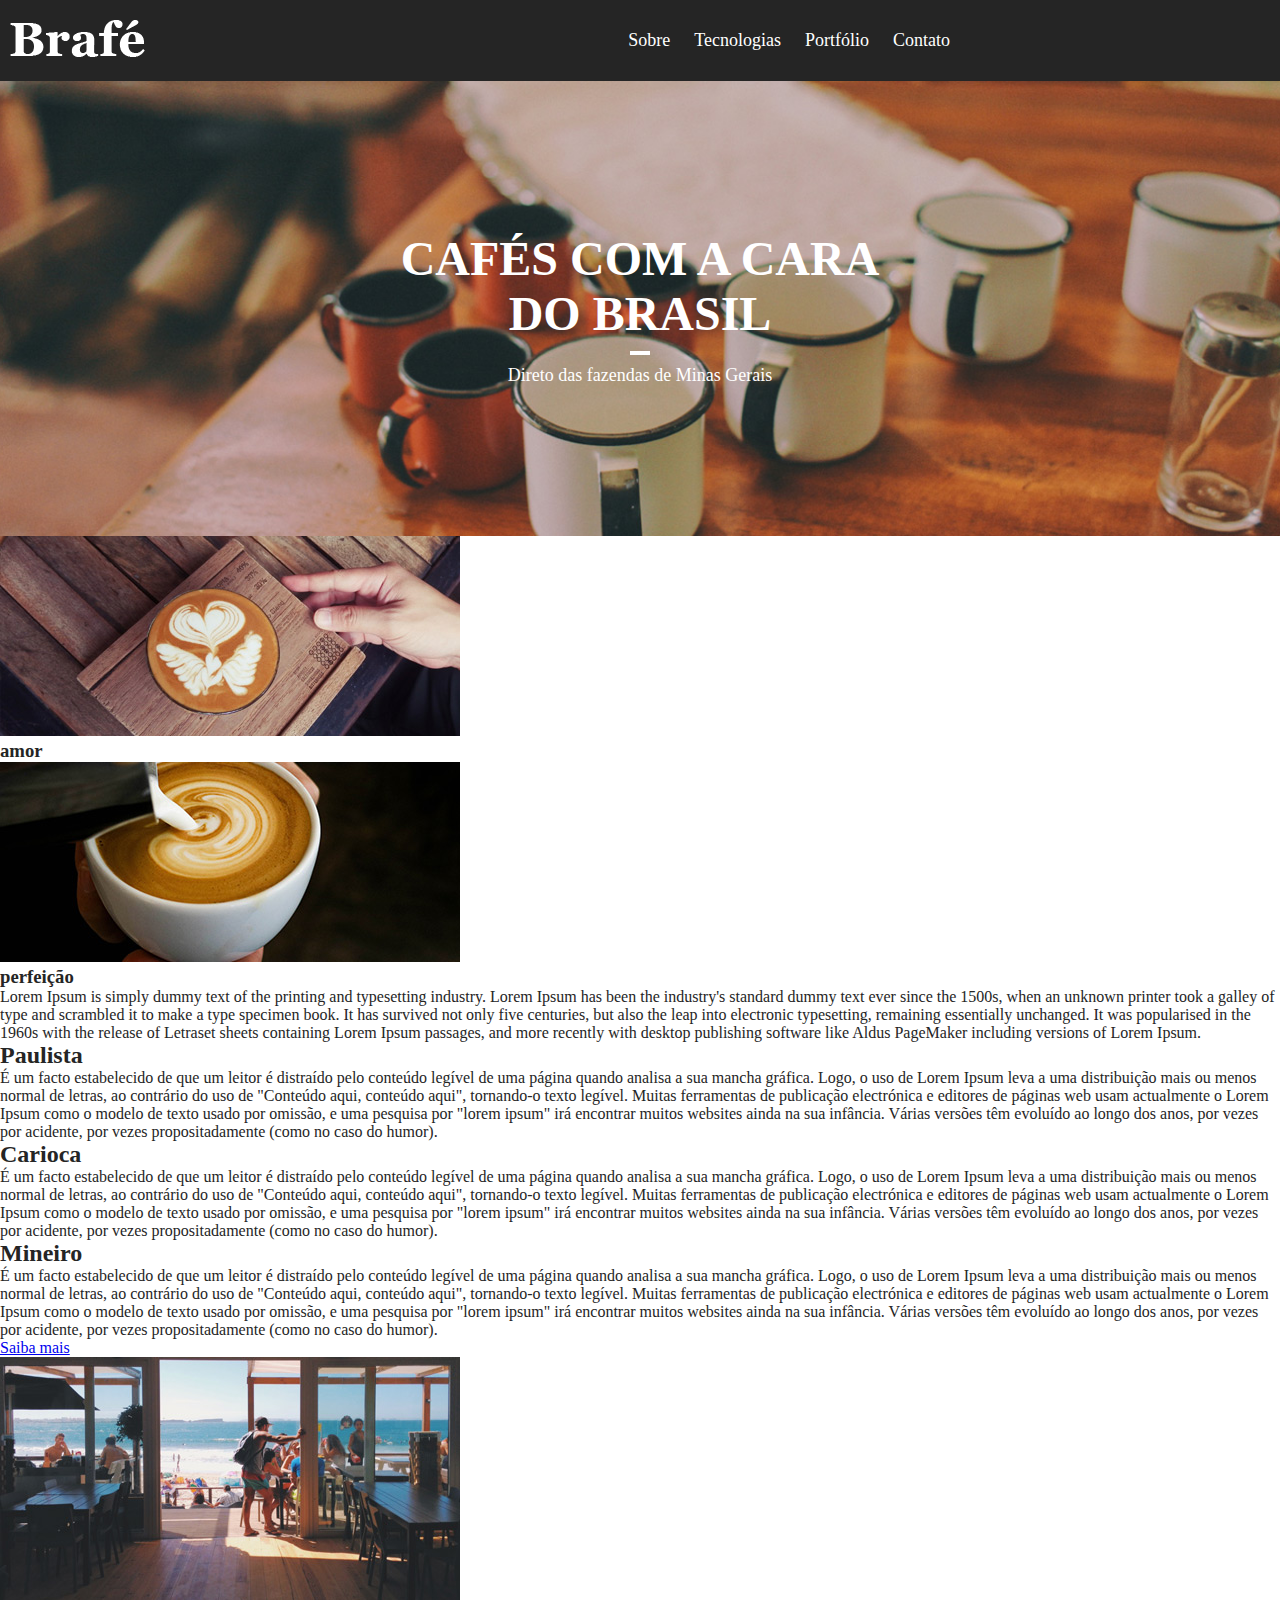
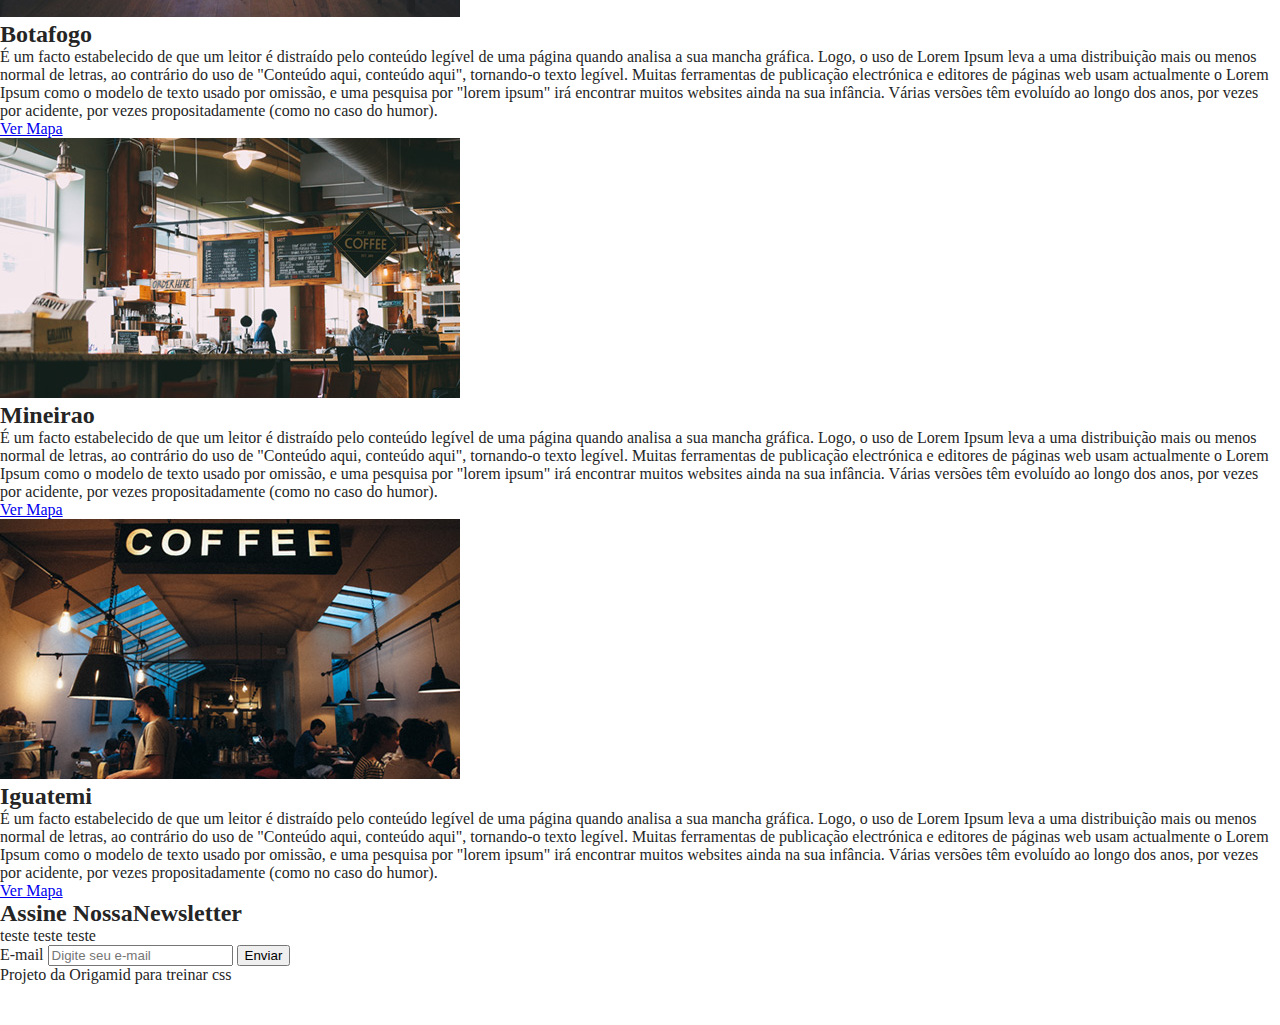
==== css-puro/index.html @ 18e4dcb9 "css-clean" ====
<!DOCTYPE html>
<html>
    
    <head>
        <title>My profile</title>
        <meta charset="utf-8">
        <meta name="viewport" content="width=device-width, initial-scale=1, shrink-to-fit=no">
        <link rel="stylesheet" type="text/css" href="css/style.css">
    </head>
    
    <body>
        <header class="menu">
            <div class="menu-container">
                <a class="menu-logo" href="#"><img src="img/brafe.png" alt="Brafe"></a>
    
            <nav class="menu-nav">
                <ul>
                    <li><a href="#">Sobre</a></li>
                    <li><a href="#">Tecnologias</a></li>
                    <li><a href="#">Portfólio</a></li>
                    <li><a href="#">Contato</a></li>
                </ul>
            </nav>
            </div>
        </header>
        
        <main class="intro">
            <h1>Cafés com a cara<br> do Brasil</h1>
            <p>Direto das fazendas de Minas Gerais</p>
        </main>
        
        <section class="sobre">
            <h2></h2>
            
            <div class="sobre-item">
                <div>
                    <img src="img/cafe-1.jpg">
                    <h3>amor</h3>
                </div>
            </div>
            <div class="sobre-item">
                <div>
                    <img src="img/cafe-2.jpg">
                    <h3>perfeição</h3>
                </div>
            </div> 
            <p>Lorem Ipsum is simply dummy text of the printing and typesetting industry. Lorem Ipsum has been the industry's standard dummy text ever since the 1500s, when an unknown printer took a galley of type and scrambled it to make a type specimen book. It has survived not only five centuries, but also the leap into electronic typesetting, remaining essentially unchanged. It was popularised in the 1960s with the release of Letraset sheets containing Lorem Ipsum passages, and more recently with desktop publishing software like Aldus PageMaker including versions of Lorem Ipsum.</p>
        </section>
        
        <section>
            <div>
                <div>
                    <h2>Paulista</h2>
                    <p>É um facto estabelecido de que um leitor é distraído pelo conteúdo legível de uma página quando analisa a sua mancha gráfica. Logo, o uso de Lorem Ipsum leva a uma distribuição mais ou menos normal de letras, ao contrário do uso de "Conteúdo aqui, conteúdo aqui", tornando-o texto legível. Muitas ferramentas de publicação electrónica e editores de páginas web usam actualmente o Lorem Ipsum como o modelo de texto usado por omissão, e uma pesquisa por "lorem ipsum" irá encontrar muitos websites ainda na sua infância. Várias versões têm evoluído ao longo dos anos, por vezes por acidente, por vezes propositadamente (como no caso do humor).</p>
                </div>
                
                <div>
                    <h2>Carioca</h2>
                    <p>É um facto estabelecido de que um leitor é distraído pelo conteúdo legível de uma página quando analisa a sua mancha gráfica. Logo, o uso de Lorem Ipsum leva a uma distribuição mais ou menos normal de letras, ao contrário do uso de "Conteúdo aqui, conteúdo aqui", tornando-o texto legível. Muitas ferramentas de publicação electrónica e editores de páginas web usam actualmente o Lorem Ipsum como o modelo de texto usado por omissão, e uma pesquisa por "lorem ipsum" irá encontrar muitos websites ainda na sua infância. Várias versões têm evoluído ao longo dos anos, por vezes por acidente, por vezes propositadamente (como no caso do humor).</p>
                </div>
                
                <div>
                    <h2>Mineiro</h2>
                    <p>É um facto estabelecido de que um leitor é distraído pelo conteúdo legível de uma página quando analisa a sua mancha gráfica. Logo, o uso de Lorem Ipsum leva a uma distribuição mais ou menos normal de letras, ao contrário do uso de "Conteúdo aqui, conteúdo aqui", tornando-o texto legível. Muitas ferramentas de publicação electrónica e editores de páginas web usam actualmente o Lorem Ipsum como o modelo de texto usado por omissão, e uma pesquisa por "lorem ipsum" irá encontrar muitos websites ainda na sua infância. Várias versões têm evoluído ao longo dos anos, por vezes por acidente, por vezes propositadamente (como no caso do humor).</p>
                </div>
            </div>
            <a href="#">Saiba mais</a>
        </section>
        
        <section>
            <div>
                <img src="img/botafogo.jpg" alt="Brafé unidade botafogo">
                <div>
                    <h2>Botafogo</h2>
                                        <p>É um facto estabelecido de que um leitor é distraído pelo conteúdo legível de uma página quando analisa a sua mancha gráfica. Logo, o uso de Lorem Ipsum leva a uma distribuição mais ou menos normal de letras, ao contrário do uso de "Conteúdo aqui, conteúdo aqui", tornando-o texto legível. Muitas ferramentas de publicação electrónica e editores de páginas web usam actualmente o Lorem Ipsum como o modelo de texto usado por omissão, e uma pesquisa por "lorem ipsum" irá encontrar muitos websites ainda na sua infância. Várias versões têm evoluído ao longo dos anos, por vezes por acidente, por vezes propositadamente (como no caso do humor).</p>
                    <a href="#">Ver Mapa</a>
                </div>
            </div>
            
                        <div>
                <img src="img/mineirao.jpg" alt="Brafé unidade botafogo">
                <div>
                    <h2>Mineirao</h2>
                                        <p>É um facto estabelecido de que um leitor é distraído pelo conteúdo legível de uma página quando analisa a sua mancha gráfica. Logo, o uso de Lorem Ipsum leva a uma distribuição mais ou menos normal de letras, ao contrário do uso de "Conteúdo aqui, conteúdo aqui", tornando-o texto legível. Muitas ferramentas de publicação electrónica e editores de páginas web usam actualmente o Lorem Ipsum como o modelo de texto usado por omissão, e uma pesquisa por "lorem ipsum" irá encontrar muitos websites ainda na sua infância. Várias versões têm evoluído ao longo dos anos, por vezes por acidente, por vezes propositadamente (como no caso do humor).</p>
                    <a href="#">Ver Mapa</a>
                </div>
            </div>
            
            <div>
                <img src="img/iguatemi.jpg" alt="Brafé unidade botafogo">
                <div>
                    <h2>Iguatemi</h2>
                                        <p>É um facto estabelecido de que um leitor é distraído pelo conteúdo legível de uma página quando analisa a sua mancha gráfica. Logo, o uso de Lorem Ipsum leva a uma distribuição mais ou menos normal de letras, ao contrário do uso de "Conteúdo aqui, conteúdo aqui", tornando-o texto legível. Muitas ferramentas de publicação electrónica e editores de páginas web usam actualmente o Lorem Ipsum como o modelo de texto usado por omissão, e uma pesquisa por "lorem ipsum" irá encontrar muitos websites ainda na sua infância. Várias versões têm evoluído ao longo dos anos, por vezes por acidente, por vezes propositadamente (como no caso do humor).</p>
                    <a href="#">Ver Mapa</a>
                </div>
            </div>
        </section>
        
        
        <section>
            <div>
                <h2>Assine NossaNewsletter</h2>
                <p>teste teste teste</p>
            </div>
            <form>
                <label>E-mail</label>
                <input type="text" placeholder="Digite seu e-mail">
                <button type="submit">Enviar</button>
            </form>
        </section>
        
        <footer>
            <div>
                <p>
                    Projeto da Origamid para treinar css
                </p>
                <img src="img/brafe.png" alt="Brafé">
            </div>
        </footer>
    </body>
</html>
---- css-puro/css/style.css ----
/* Reset */

body, h1, h2, h3, p, ul {
    padding: 0px;
    margin: 0px;
}

body {
    font-family: Georgia, serif;
    color: #252525;
}


/* Menu */

.menu {
    background: #252525;
    padding: 20px 0;
}


/* Quando temos elementos fluatando dentro de um container ou div
a div ou o container nao consegue pegar automaticamente o tamanho(heighj)
dos elementos que estao flutuando quando usamos a composição do "float"
Para isso vamos usar o clearFix*/

.menu-container {
    max-width: 960px;
    margin: 0 auto;
    margin-left: 10px;
}


/*
 ClearFix
*/
.menu-container::after, .menu-container::before {
    content: '';
    display: table;
    clear: both;
}

a.menu-logo {
    display: block;
    float: left;
}

.menu-nav {
    float: right;
    margin-right: 10px;
}

.menu-nav li {
    display: inline-block;
}

.menu-nav a {
    display: block;
    padding: 10px;
    text-decoration: none;
    color: white;
    font-size: 1.125em; /* Calculo (18/16) = 1.125em  -> base dos browser */
}

/* Intro */

.intro {
    background: url('../img/bg-intro.jpg') no-repeat center;
    background-size: cover; /* Sempre pega 100% da pagina */
    padding: 150px 0;
    text-align: center;
    color: white;
}

.intro h1 {
    text-transform: uppercase;
    font-size: 3em;
}

.intro h1::after {
    content: '';
    display: block; /* Pega 100% de largura */
    width: 20px;
    height: 4px;
    background: white;
    margin: 10px auto; 
}

.intro p {
    font-family: italic, serif;
    font-size: 1.125em;
}
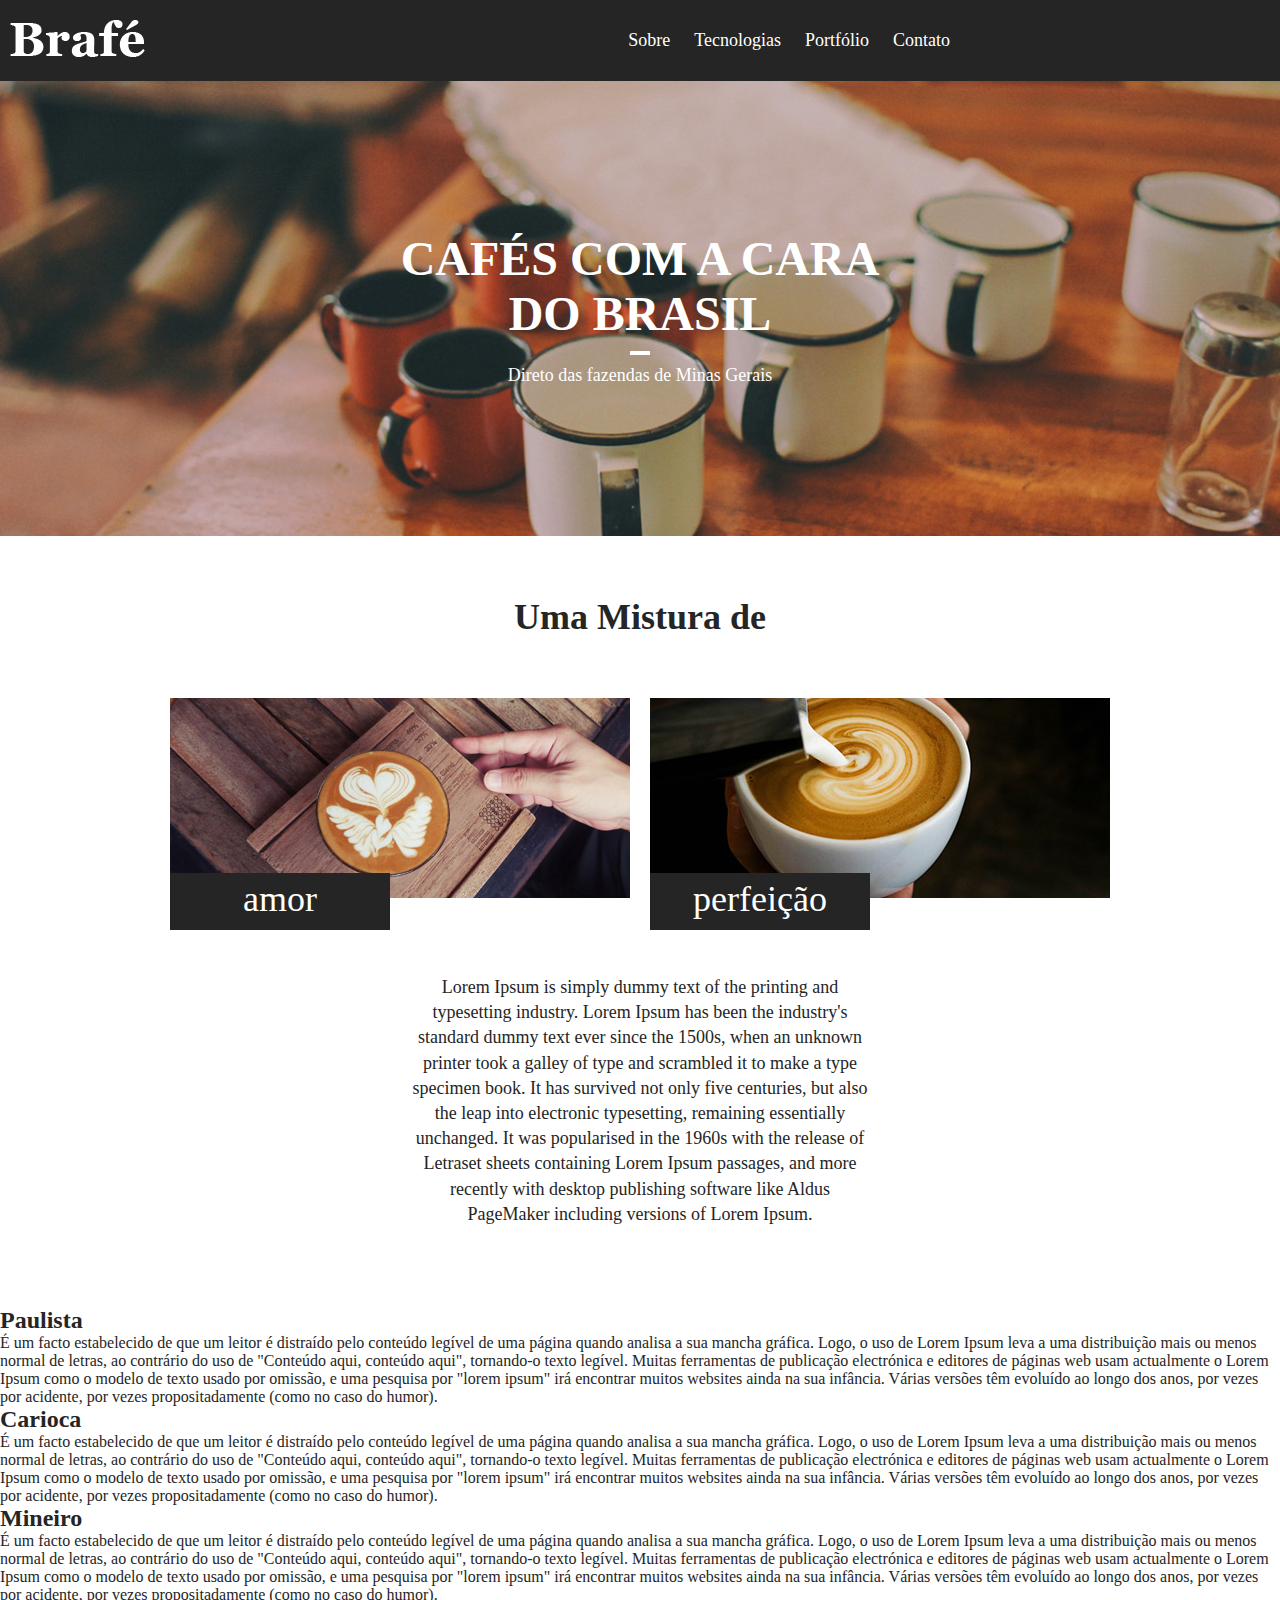
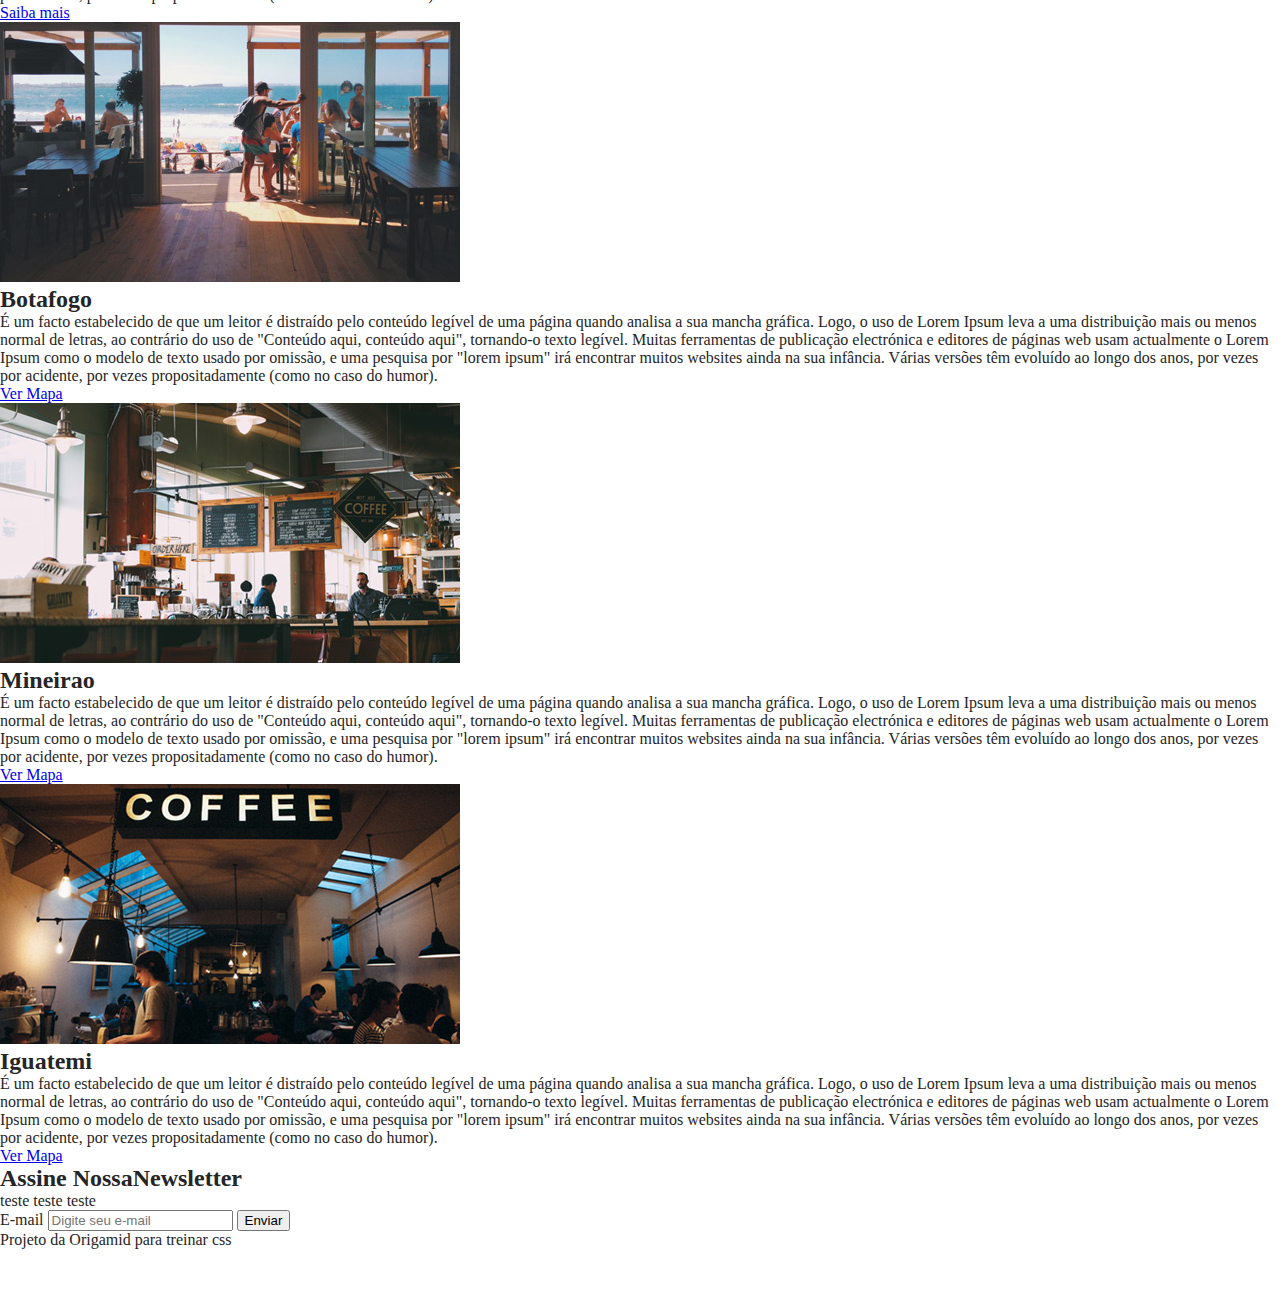
==== commit 98d5698f: "alinhando o sobre" ====
--- a/css-puro/index.html
+++ b/css-puro/index.html
@@ -30,20 +30,22 @@
         </main>
         
         <section class="sobre">
-            <h2></h2>
+            <h2>Uma Mistura de</h2>
             
-            <div class="sobre-item">
-                <div>
-                    <img src="img/cafe-1.jpg">
-                    <h3>amor</h3>
+            <div class="sobre-container">
+                <div class="sobre-item">
+                    <div>
+                        <img src="img/cafe-1.jpg">
+                        <h3>amor</h3>
+                    </div>
                 </div>
+                <div class="sobre-item">
+                    <div>
+                        <img src="img/cafe-2.jpg">
+                        <h3>perfeição</h3>
+                    </div>
+                </div> 
             </div>
-            <div class="sobre-item">
-                <div>
-                    <img src="img/cafe-2.jpg">
-                    <h3>perfeição</h3>
-                </div>
-            </div> 
             <p>Lorem Ipsum is simply dummy text of the printing and typesetting industry. Lorem Ipsum has been the industry's standard dummy text ever since the 1500s, when an unknown printer took a galley of type and scrambled it to make a type specimen book. It has survived not only five centuries, but also the leap into electronic typesetting, remaining essentially unchanged. It was popularised in the 1960s with the release of Letraset sheets containing Lorem Ipsum passages, and more recently with desktop publishing software like Aldus PageMaker including versions of Lorem Ipsum.</p>
         </section>
         
--- a/css-puro/css/style.css
+++ b/css-puro/css/style.css
@@ -30,10 +30,6 @@
     margin-left: 10px;
 }
 
-
-/*
- ClearFix
-*/
 .menu-container::after, .menu-container::before {
     content: '';
     display: table;
@@ -89,4 +85,60 @@
 .intro p {
     font-family: italic, serif;
     font-size: 1.125em;
+}
+
+
+/* Sobre */
+
+.sobre {
+    padding: 60px 0;
+}
+.sobre-container {
+    max-width: 960px;
+    margin: 0 auto;
+}
+
+.sobre-container::after, .sobre-container::before {
+    content: '';
+    display: table;
+    clear: both;
+}
+
+.sobre h2 {
+    text-align: center;
+    font-size: 2.25em;
+    margin-bottom: 60px;
+}
+
+.sobre-item {
+    max-width: 460px;
+    float: left;
+    margin: 0 10px;
+}
+
+.sobre-item img {
+    display: block;
+    max-width: 100%;
+}
+
+.sobre-item h3 {
+    font-size: 2.25em;
+    background: #252525;
+    width: 220px;
+    color: white;
+    font-style: italic, serif;
+    font-weight: normal;
+    text-align: center;
+    padding: 5px 0px 10px;
+    top: -25px;
+    position: relative;
+}
+
+.sobre > p {
+    font-size: 1.125em;
+    line-height: 1.4em;
+    font-style: italic,serif;
+    text-align: center;
+    margin: 20px auto;
+    max-width: 460px;
 }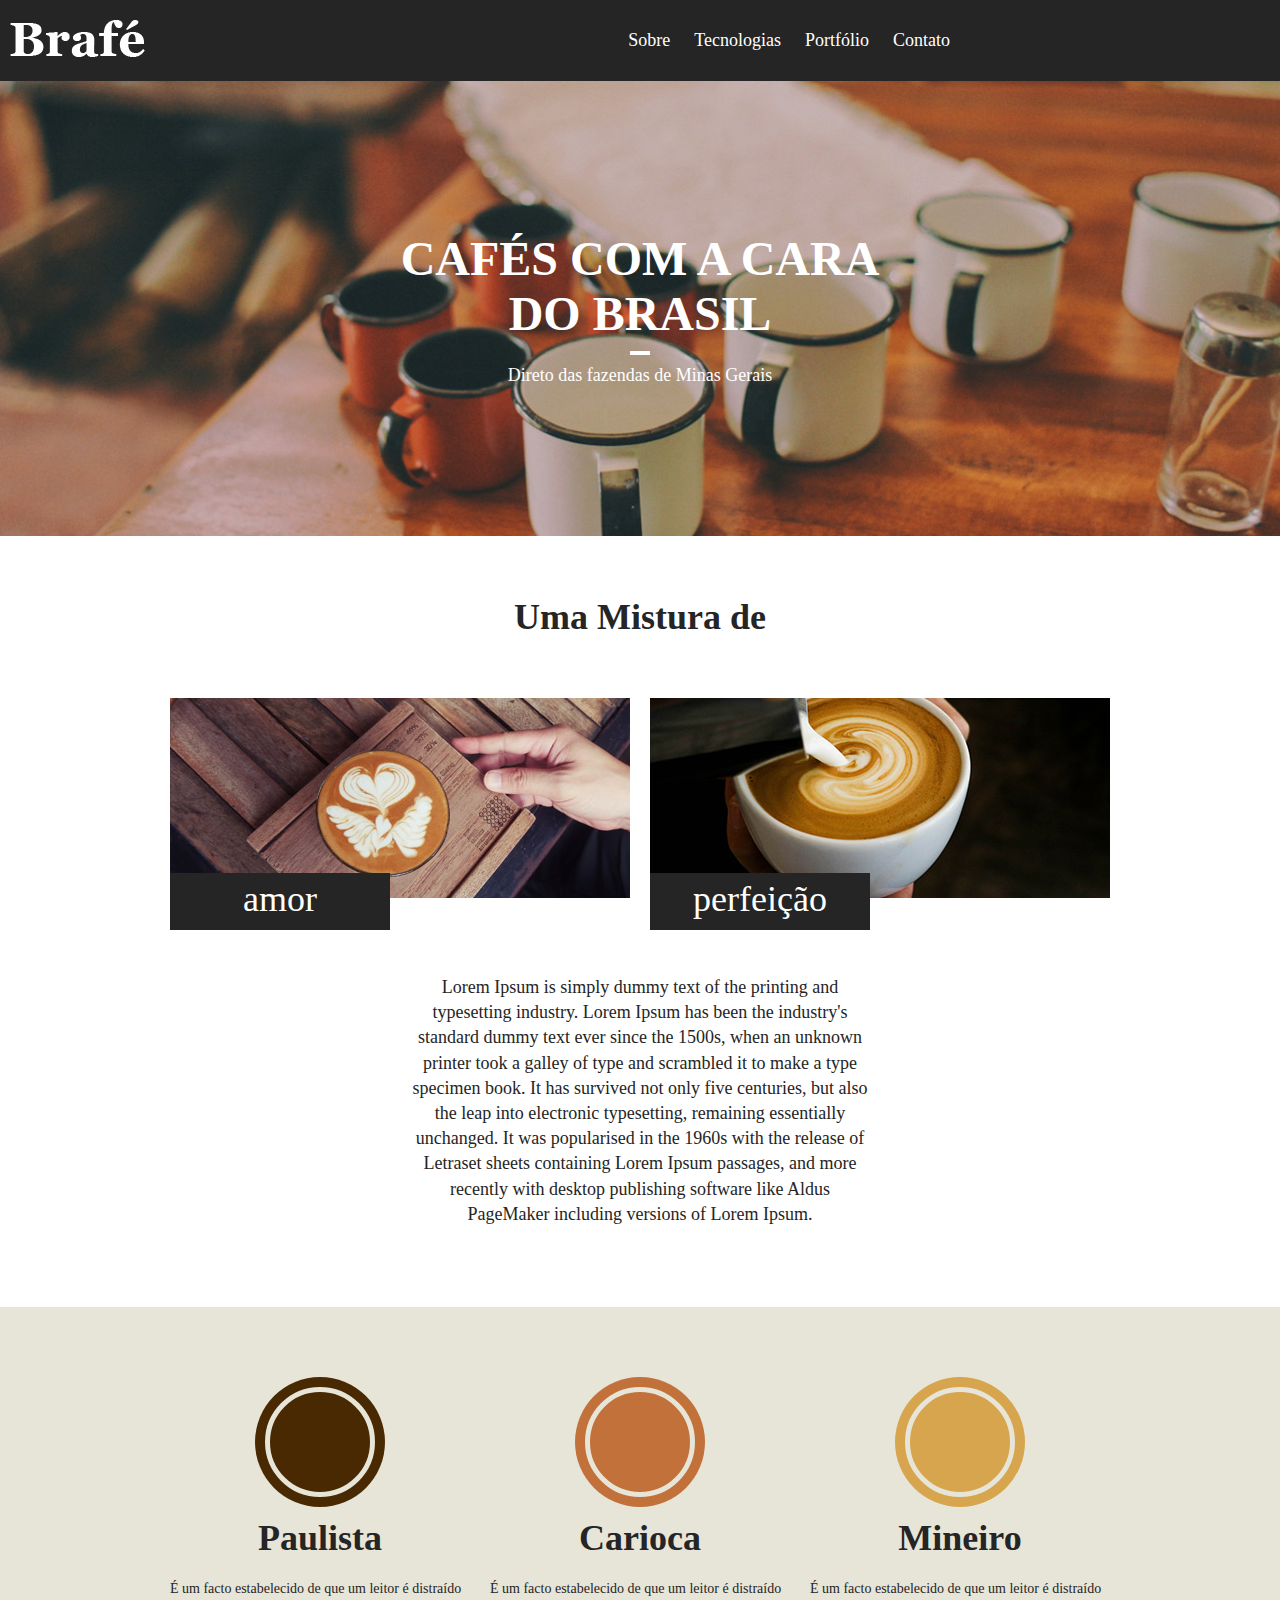
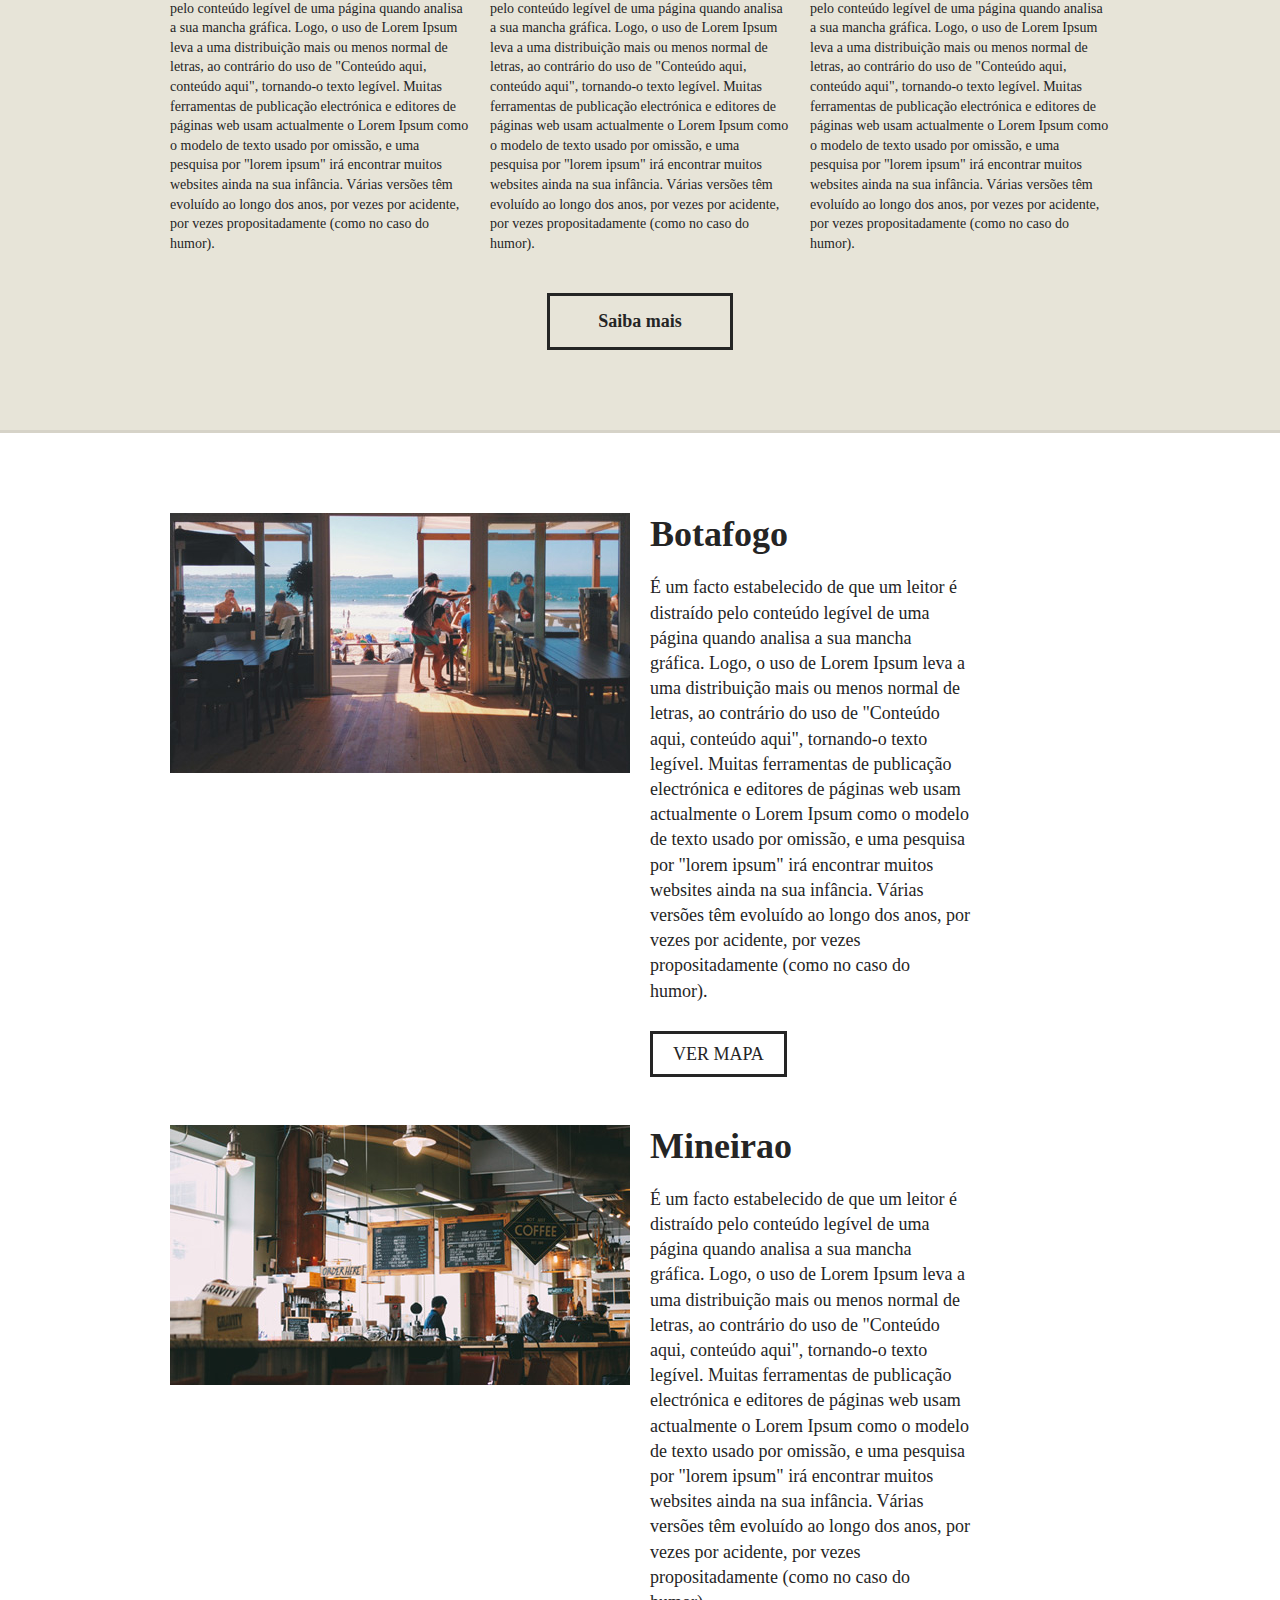
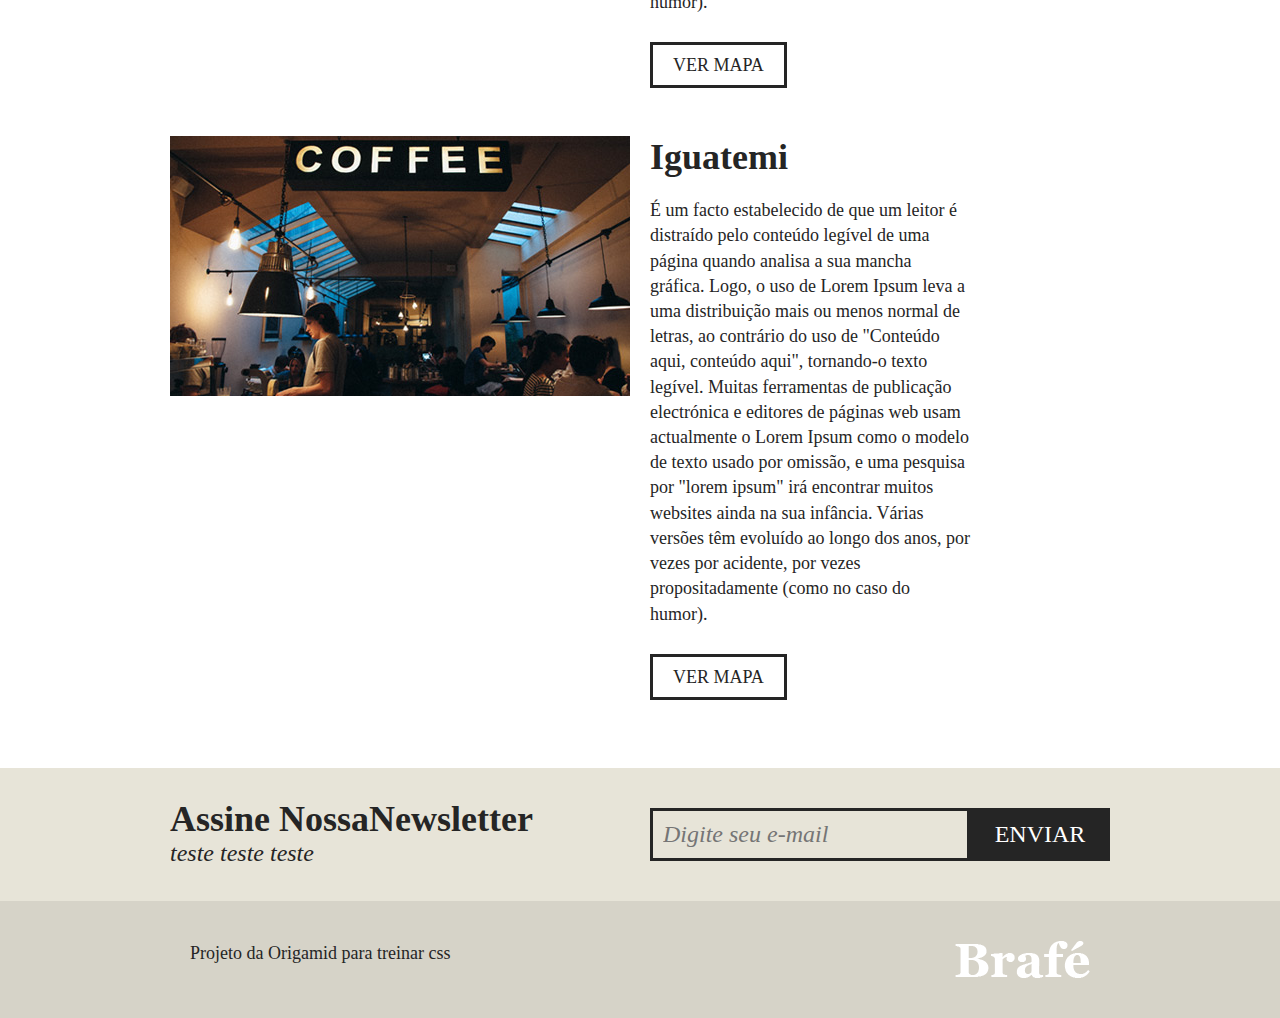
==== commit 85229a0f: "responsivando" ====
--- a/css-puro/index.html
+++ b/css-puro/index.html
@@ -6,6 +6,13 @@
         <meta charset="utf-8">
         <meta name="viewport" content="width=device-width, initial-scale=1, shrink-to-fit=no">
         <link rel="stylesheet" type="text/css" href="css/style.css">
+        <link rel="stylesheet" type="text/css" href="css/menu.css">
+        <link rel="stylesheet" type="text/css" href="css/intro.css">
+        <link rel="stylesheet" type="text/css" href="css/sobre.css">
+        <link rel="stylesheet" type="text/css" href="css/produtos.css">
+        <link rel="stylesheet" type="text/css" href="css/locais.css">
+        <link rel="stylesheet" type="text/css" href="css/assineFooter.css">
+        <link rel="stylesheet" type="text/css" href="css/responsivo.css">
     </head>
     
     <body>
@@ -49,28 +56,28 @@
             <p>Lorem Ipsum is simply dummy text of the printing and typesetting industry. Lorem Ipsum has been the industry's standard dummy text ever since the 1500s, when an unknown printer took a galley of type and scrambled it to make a type specimen book. It has survived not only five centuries, but also the leap into electronic typesetting, remaining essentially unchanged. It was popularised in the 1960s with the release of Letraset sheets containing Lorem Ipsum passages, and more recently with desktop publishing software like Aldus PageMaker including versions of Lorem Ipsum.</p>
         </section>
         
-        <section>
-            <div>
-                <div>
-                    <h2>Paulista</h2>
+        <section class="produtos">
+            <div class="produtos-container">
+                <div class="produtos-items">
+                    <h2 class="produtos-paulista">Paulista</h2>
                     <p>É um facto estabelecido de que um leitor é distraído pelo conteúdo legível de uma página quando analisa a sua mancha gráfica. Logo, o uso de Lorem Ipsum leva a uma distribuição mais ou menos normal de letras, ao contrário do uso de "Conteúdo aqui, conteúdo aqui", tornando-o texto legível. Muitas ferramentas de publicação electrónica e editores de páginas web usam actualmente o Lorem Ipsum como o modelo de texto usado por omissão, e uma pesquisa por "lorem ipsum" irá encontrar muitos websites ainda na sua infância. Várias versões têm evoluído ao longo dos anos, por vezes por acidente, por vezes propositadamente (como no caso do humor).</p>
                 </div>
                 
-                <div>
-                    <h2>Carioca</h2>
+                <div class="produtos-items">
+                    <h2 class="produtos-carioca">Carioca</h2>
                     <p>É um facto estabelecido de que um leitor é distraído pelo conteúdo legível de uma página quando analisa a sua mancha gráfica. Logo, o uso de Lorem Ipsum leva a uma distribuição mais ou menos normal de letras, ao contrário do uso de "Conteúdo aqui, conteúdo aqui", tornando-o texto legível. Muitas ferramentas de publicação electrónica e editores de páginas web usam actualmente o Lorem Ipsum como o modelo de texto usado por omissão, e uma pesquisa por "lorem ipsum" irá encontrar muitos websites ainda na sua infância. Várias versões têm evoluído ao longo dos anos, por vezes por acidente, por vezes propositadamente (como no caso do humor).</p>
                 </div>
                 
-                <div>
-                    <h2>Mineiro</h2>
+                <div class="produtos-items">
+                    <h2 class="produtos-mineiro">Mineiro</h2>
                     <p>É um facto estabelecido de que um leitor é distraído pelo conteúdo legível de uma página quando analisa a sua mancha gráfica. Logo, o uso de Lorem Ipsum leva a uma distribuição mais ou menos normal de letras, ao contrário do uso de "Conteúdo aqui, conteúdo aqui", tornando-o texto legível. Muitas ferramentas de publicação electrónica e editores de páginas web usam actualmente o Lorem Ipsum como o modelo de texto usado por omissão, e uma pesquisa por "lorem ipsum" irá encontrar muitos websites ainda na sua infância. Várias versões têm evoluído ao longo dos anos, por vezes por acidente, por vezes propositadamente (como no caso do humor).</p>
                 </div>
             </div>
             <a href="#">Saiba mais</a>
         </section>
         
-        <section>
-            <div>
+        <section class="locais">
+            <div class="locais-item">
                 <img src="img/botafogo.jpg" alt="Brafé unidade botafogo">
                 <div>
                     <h2>Botafogo</h2>
@@ -79,7 +86,7 @@
                 </div>
             </div>
             
-                        <div>
+            <div class="locais-item">
                 <img src="img/mineirao.jpg" alt="Brafé unidade botafogo">
                 <div>
                     <h2>Mineirao</h2>
@@ -88,7 +95,7 @@
                 </div>
             </div>
             
-            <div>
+            <div class="locais-item">
                 <img src="img/iguatemi.jpg" alt="Brafé unidade botafogo">
                 <div>
                     <h2>Iguatemi</h2>
@@ -99,20 +106,22 @@
         </section>
         
         
-        <section>
-            <div>
-                <h2>Assine NossaNewsletter</h2>
-                <p>teste teste teste</p>
+        <section class="assine">
+            <div class="assine-container">
+                <div class="assine-info">
+                    <h2>Assine NossaNewsletter</h2>
+                    <p>teste teste teste</p>
+                </div>
+                <form>
+                    <label>E-mail</label>
+                    <input type="text" placeholder="Digite seu e-mail">
+                    <button type="submit">Enviar</button>
+                </form>
             </div>
-            <form>
-                <label>E-mail</label>
-                <input type="text" placeholder="Digite seu e-mail">
-                <button type="submit">Enviar</button>
-            </form>
         </section>
         
-        <footer>
-            <div>
+        <footer class="footer">
+            <div class="footer-container">
                 <p>
                     Projeto da Origamid para treinar css
                 </p>
--- a/css-puro/css/style.css
+++ b/css-puro/css/style.css
@@ -1,4 +1,5 @@
 /* Reset */
+
 
 body, h1, h2, h3, p, ul {
     padding: 0px;
@@ -8,137 +9,4 @@
 body {
     font-family: Georgia, serif;
     color: #252525;
-}
-
-
-/* Menu */
-
-.menu {
-    background: #252525;
-    padding: 20px 0;
-}
-
-
-/* Quando temos elementos fluatando dentro de um container ou div
-a div ou o container nao consegue pegar automaticamente o tamanho(heighj)
-dos elementos que estao flutuando quando usamos a composição do "float"
-Para isso vamos usar o clearFix*/
-
-.menu-container {
-    max-width: 960px;
-    margin: 0 auto;
-    margin-left: 10px;
-}
-
-.menu-container::after, .menu-container::before {
-    content: '';
-    display: table;
-    clear: both;
-}
-
-a.menu-logo {
-    display: block;
-    float: left;
-}
-
-.menu-nav {
-    float: right;
-    margin-right: 10px;
-}
-
-.menu-nav li {
-    display: inline-block;
-}
-
-.menu-nav a {
-    display: block;
-    padding: 10px;
-    text-decoration: none;
-    color: white;
-    font-size: 1.125em; /* Calculo (18/16) = 1.125em  -> base dos browser */
-}
-
-/* Intro */
-
-.intro {
-    background: url('../img/bg-intro.jpg') no-repeat center;
-    background-size: cover; /* Sempre pega 100% da pagina */
-    padding: 150px 0;
-    text-align: center;
-    color: white;
-}
-
-.intro h1 {
-    text-transform: uppercase;
-    font-size: 3em;
-}
-
-.intro h1::after {
-    content: '';
-    display: block; /* Pega 100% de largura */
-    width: 20px;
-    height: 4px;
-    background: white;
-    margin: 10px auto; 
-}
-
-.intro p {
-    font-family: italic, serif;
-    font-size: 1.125em;
-}
-
-
-/* Sobre */
-
-.sobre {
-    padding: 60px 0;
-}
-.sobre-container {
-    max-width: 960px;
-    margin: 0 auto;
-}
-
-.sobre-container::after, .sobre-container::before {
-    content: '';
-    display: table;
-    clear: both;
-}
-
-.sobre h2 {
-    text-align: center;
-    font-size: 2.25em;
-    margin-bottom: 60px;
-}
-
-.sobre-item {
-    max-width: 460px;
-    float: left;
-    margin: 0 10px;
-}
-
-.sobre-item img {
-    display: block;
-    max-width: 100%;
-}
-
-.sobre-item h3 {
-    font-size: 2.25em;
-    background: #252525;
-    width: 220px;
-    color: white;
-    font-style: italic, serif;
-    font-weight: normal;
-    text-align: center;
-    padding: 5px 0px 10px;
-    top: -25px;
-    position: relative;
-}
-
-.sobre > p {
-    font-size: 1.125em;
-    line-height: 1.4em;
-    font-style: italic,serif;
-    text-align: center;
-    margin: 20px auto;
-    max-width: 460px;
 }--- a/css-puro/css/menu.css
+++ b/css-puro/css/menu.css
@@ -0,0 +1,46 @@
+/* Menu */
+
+.menu {
+    background: #252525;
+    padding: 20px 0;
+}
+
+
+/* Quando temos elementos fluatando dentro de um container ou div
+a div ou o container nao consegue pegar automaticamente o tamanho(heighj)
+dos elementos que estao flutuando quando usamos a composição do "float"
+Para isso vamos usar o clearFix*/
+
+.menu-container {
+    max-width: 960px;
+    margin: 0 auto;
+    margin-left: 10px;
+}
+
+.menu-container::after, .menu-container::before {
+    content: '';
+    display: table;
+    clear: both;
+}
+
+a.menu-logo {
+    display: block;
+    float: left;
+}
+
+.menu-nav {
+    float: right;
+    margin-right: 10px;
+}
+
+.menu-nav li {
+    display: inline-block;
+}
+
+.menu-nav a {
+    display: block;
+    padding: 10px;
+    text-decoration: none;
+    color: white;
+    font-size: 1.125em; /* Calculo (18/16) = 1.125em  -> base dos browser */
+}--- a/css-puro/css/intro.css
+++ b/css-puro/css/intro.css
@@ -0,0 +1,28 @@
+/* Intro */
+
+.intro {
+    background: url('../img/bg-intro.jpg') no-repeat center;
+    background-size: cover; /* Sempre pega 100% da pagina */
+    padding: 150px 0;
+    text-align: center;
+    color: white;
+}
+
+.intro h1 {
+    text-transform: uppercase;
+    font-size: 3em;
+}
+
+.intro h1::after {
+    content: '';
+    display: block; /* Pega 100% de largura */
+    width: 20px;
+    height: 4px;
+    background: white;
+    margin: 10px auto; 
+}
+
+.intro p {
+    font-family: italic, serif;
+    font-size: 1.125em;
+}--- a/css-puro/css/sobre.css
+++ b/css-puro/css/sobre.css
@@ -0,0 +1,54 @@
+/* Sobre */
+
+.sobre {
+    padding: 60px 0;
+}
+.sobre-container {
+    max-width: 960px;
+    margin: 0 auto;
+}
+
+.sobre-container::after, .sobre-container::before {
+    content: '';
+    display: table;
+    clear: both;
+}
+
+.sobre h2 {
+    text-align: center;
+    font-size: 2.25em;
+    margin-bottom: 60px;
+}
+
+.sobre-item {
+    max-width: 460px;
+    float: left;
+    margin: 0 10px;
+}
+
+.sobre-item img {
+    display: block;
+    max-width: 100%;
+}
+
+.sobre-item h3 {
+    font-size: 2.25em;
+    background: #252525;
+    width: 220px;
+    color: white;
+    font-style: italic, serif;
+    font-weight: normal;
+    text-align: center;
+    padding: 5px 0px 10px;
+    top: -25px;
+    position: relative;
+}
+
+.sobre > p {
+    font-size: 1.125em;
+    line-height: 1.4em;
+    font-style: italic,serif;
+    text-align: center;
+    margin: 20px auto;
+    max-width: 460px;
+}--- a/css-puro/css/produtos.css
+++ b/css-puro/css/produtos.css
@@ -0,0 +1,77 @@
+/* Produtos */
+
+.produtos {
+    background: #e7e4d8;
+    padding: 60px 0;
+    border-color: 3px solid #d6d3c8;
+    border-bottom: 3px solid #d6d3c8;
+}
+
+.produtos-container {
+    max-width: 960px;
+    margin: 0 auto;
+}
+
+.produtos-container::before, .produtos-container::after {
+    content: '';
+    display: table;
+    clear: both;
+}
+
+.produtos-items {
+    width: 300px;
+    float: left;
+    margin: 0 10px 20px; 10px;
+}
+
+.produtos-items h2 {
+    text-align: center;
+    font-size: 2.25em;
+    margin-bottom: 20px;
+}
+
+.produtos-items h2::before {
+    content: '';
+    display: block;
+    width: 100px;
+    height: 100px;
+    border-radius: 50%;
+    margin: 20px auto;
+    background: currentColor;
+    border: 5px solid #e7e4d8;
+    box-shadow: 0 0 0 10px currentColor;
+}
+
+
+h2.produtos-paulista::before {
+    color: #492901;
+}
+
+
+h2.produtos-mineiro::before {
+    color: #d7a54d;
+}
+
+
+h2.produtos-carioca::before {
+    color: #c17139;
+}
+
+.produtos-items p {
+    font-size: 0.875em;
+    line-height: 1.4em;
+}
+
+.produtos a {
+    width: 180px;
+    border : 3px solid;
+    color : #252525;
+    display: block;
+    text-decoration: none;
+    font-size: 1.125em;
+    font-weight: bold;
+    text-align: center;
+    padding: 15px 0;
+    margin: 20px auto;
+    
+}--- a/css-puro/css/locais.css
+++ b/css-puro/css/locais.css
@@ -0,0 +1,54 @@
+/* Locais */
+
+.locais {
+    max-width: 960px;
+    margin: 0 auto;
+    padding: 20px 0;
+}
+
+.locais-item {
+    clear: both;
+    margin: 60px auto;
+}
+
+
+.locais-item::after, .locais-item:before {
+    content: '';
+    display: table;
+    clear: both;
+}
+
+.locais-item img {
+    width: 460px;
+    display: block;
+    float: left;
+    margin: 0 10px;
+}
+
+.locais-item > div {
+    width: 460px;
+    float: left;
+    margin: 0 10px; 
+}
+
+.locais-item h2 {
+    font-size: 2.25em;
+    margin-bottom: 20px;
+}
+
+.locais-item p {
+    font-size: 1.125em;
+    max-width: 320px;
+    line-height: 1.4em;
+    margin-bottom: 40px;
+}
+
+.locais-item a {
+    text-decoration: none;
+    text-transform: uppercase;
+    font-size: 1.125em;
+    border: 3px solid;
+    color: #252525;
+    padding: 10px 20px;
+    
+}--- a/css-puro/css/assineFooter.css
+++ b/css-puro/css/assineFooter.css
@@ -0,0 +1,95 @@
+/* Assine */
+
+.assine {
+    background: #e7e4d8;
+    padding: 30px 0;
+}
+
+.assine-container {
+    max-width: 960px;
+    margin: 0 auto;
+}
+
+.assine-container::after, .assine-container:before {
+    content: '';
+    display: table;
+    clear: both;
+}
+
+.assine-info {
+    width: 460px;
+    margin: 0 10px;
+    float: left;
+}
+
+.assine-info h2 {
+    font-size: 2.25em;
+}
+
+.assine-info p {
+    font-size: 1.5em;
+    font-style: italic;
+}
+
+.assine form {
+    width: 460px;
+    margin : 10px 10px 10px;
+    float: left;
+}
+
+.assine form label {
+    display: none;
+}
+
+.assine input {
+    box-sizing: border-box;
+    width: 320px;
+    border: 3px solid #252525;
+    background: none;
+    font-size: 1.5em;
+    font-style: italic;
+    font-family: Georgia, serif;
+    padding: 10px;
+    float: left;
+}
+
+.assine button {
+    background: #252525;
+    font-family: Georgia, serif;
+    text-transform: uppercase;
+    font-size: 1.5em;
+    width: 140px;
+    padding: 13px 0;
+    color: white;
+    border: none;
+    cursor: pointer;
+}
+
+.footer {
+    background: #d6d3c8;
+    padding: 40px 0;
+}
+
+.footer-container {
+    max-width: 920px;
+    margin: 0 auto;
+}
+
+.footer p {
+    float: left;
+    margin: 0 10px;
+    font-size: 1.125em;
+    line-height: 1.4em;
+}
+
+.footer-container::after, .footer-container:before {
+    content: '';
+    display: table;
+    clear: both;
+}
+
+.footer img {
+    float: right;
+    display: block;
+    margin: 0 10px;
+}--- a/css-puro/css/responsivo.css
+++ b/css-puro/css/responsivo.css
@@ -0,0 +1,90 @@
+/* Breakpoints - responsivo */
+
+/* ########################## Menu ##########################*/
+/* Menu */
+@media (max-width: 739px) {
+    .menu-nav {
+        float: none;
+        clear: both;
+    }
+}
+
+/* Intro */
+@media(max-width: 739px) {
+    .intro {
+        padding: 60px 0;
+    }
+}
+/* #################################################### */
+
+/* ########################## Sobre ##########################*/
+@media(min-width: 740px and (max-width: 980px)) {
+    .sobre-container {
+        width: 720px;
+    }
+    .sobre {
+        width: 340px;
+    }
+}
+
+@media (max-width: 739px){
+    .sobre-container {
+        max-width: 300px;
+    }
+    .sobre-item {
+        width: 300px; /* Tamanho do container / numero de colunas - margem pra cada lado */
+        margin: 0 auto;
+    }
+}
+/* #################################################### */
+
+/* ########################## Produtos ##########################*/
+@media(min-width: 740px and (max-width: 980px)) {
+    .produtos-container {
+        width: 720px;
+    }
+    .produtos-items {
+        width: 220px; /* Tamanho do container / numero de colunas - margem pra cada lado */
+    }
+}
+
+@media (max-width: 739px){
+    .produtos-container {
+        max-width: 300px; 
+    }
+    .produtos-items {
+        margin:  0 auto 20px auto;
+    }
+}
+/* #################################################### */
+
+/* ########################## Locais ##########################*/
+@media(min-width: 740px and (max-width: 980px)) {
+    .locais {
+        max-width: 720px;
+    }
+    .locais-item > div .locasi-item img {
+        width: 340px;   
+    }
+}
+
+@media (max-width: 739px){
+    .locais {
+        max-width: 300px;
+    }
+    .locais-item > div .locasi-item img {
+        width: 340px; /* Tamanho do container / numero de colunas - margem pra cada lado */
+        margin: 0;
+    }
+}
+/* #################################################### */
+
+/* ########################## Assine #####################*/
+@media(min-width: 740px and (max-width: 980px)) {
+
+}
+
+
+@media (max-width: 739px){
+
+}